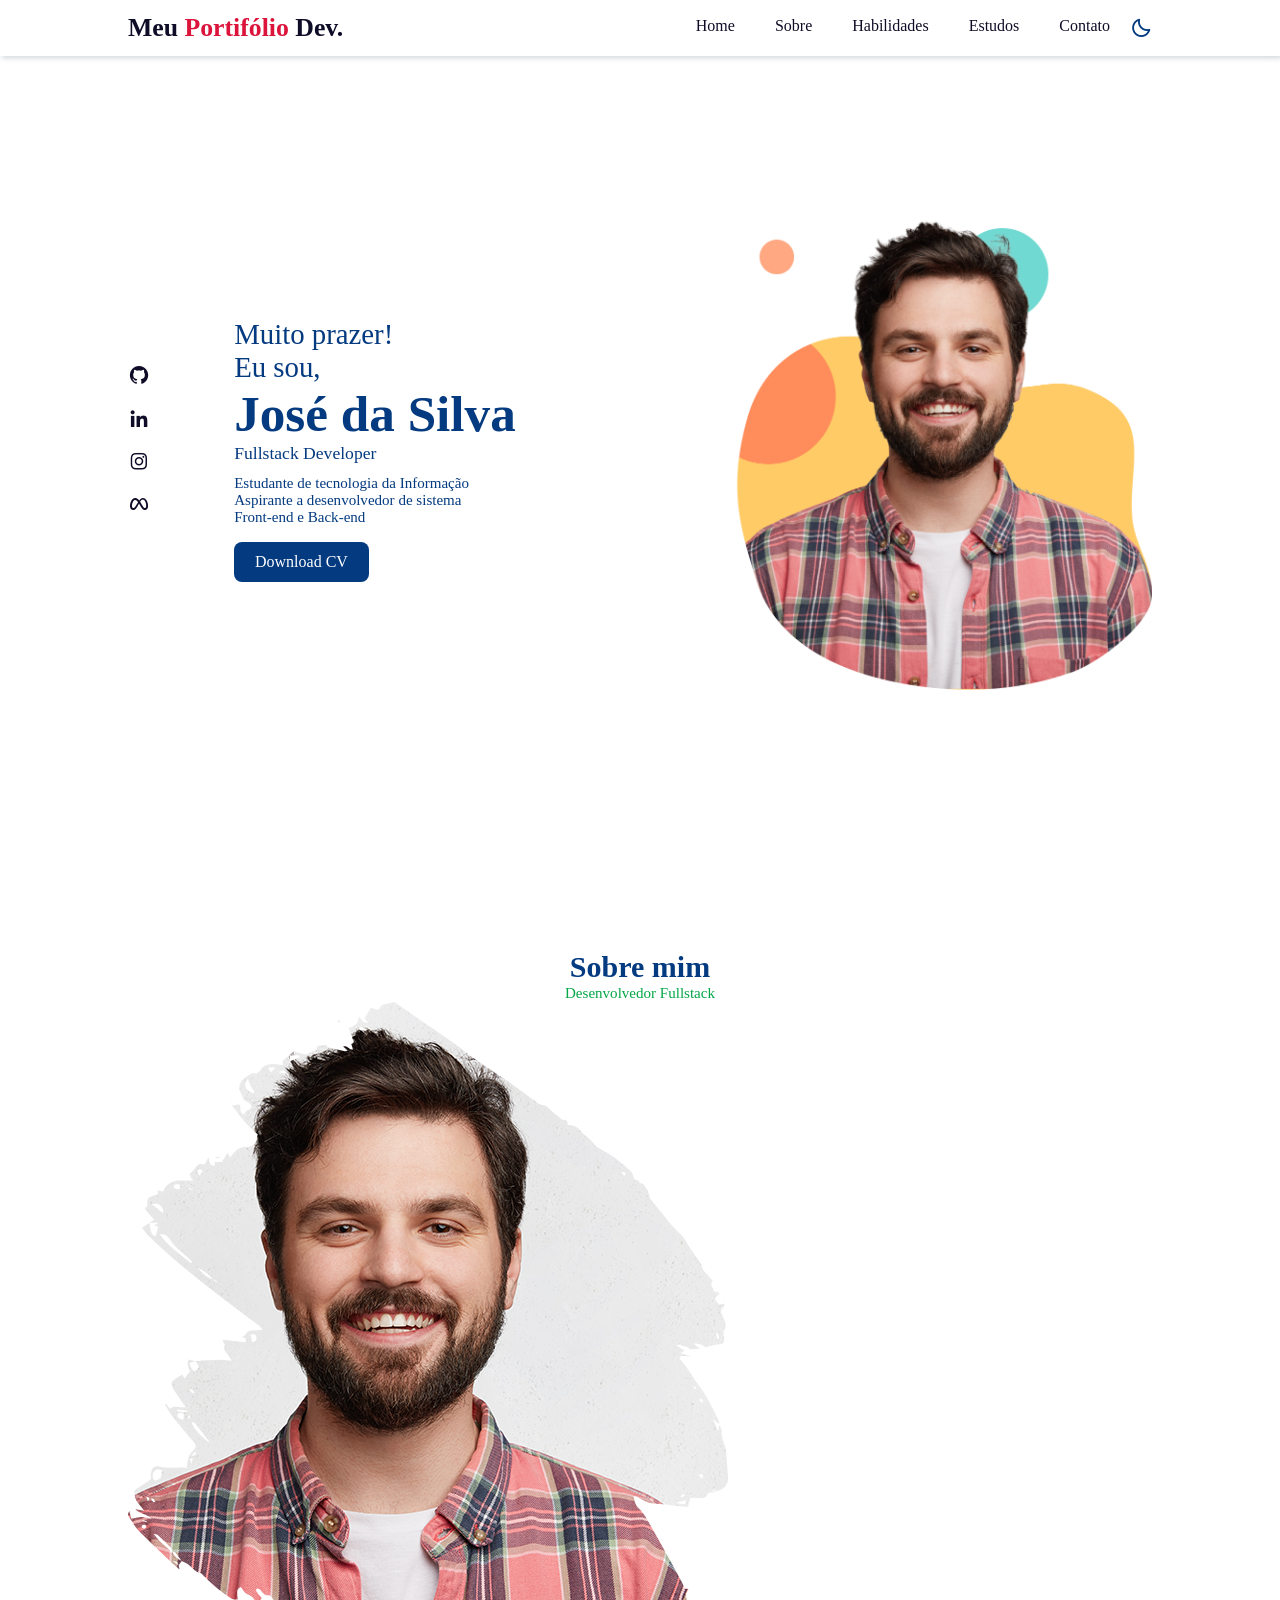
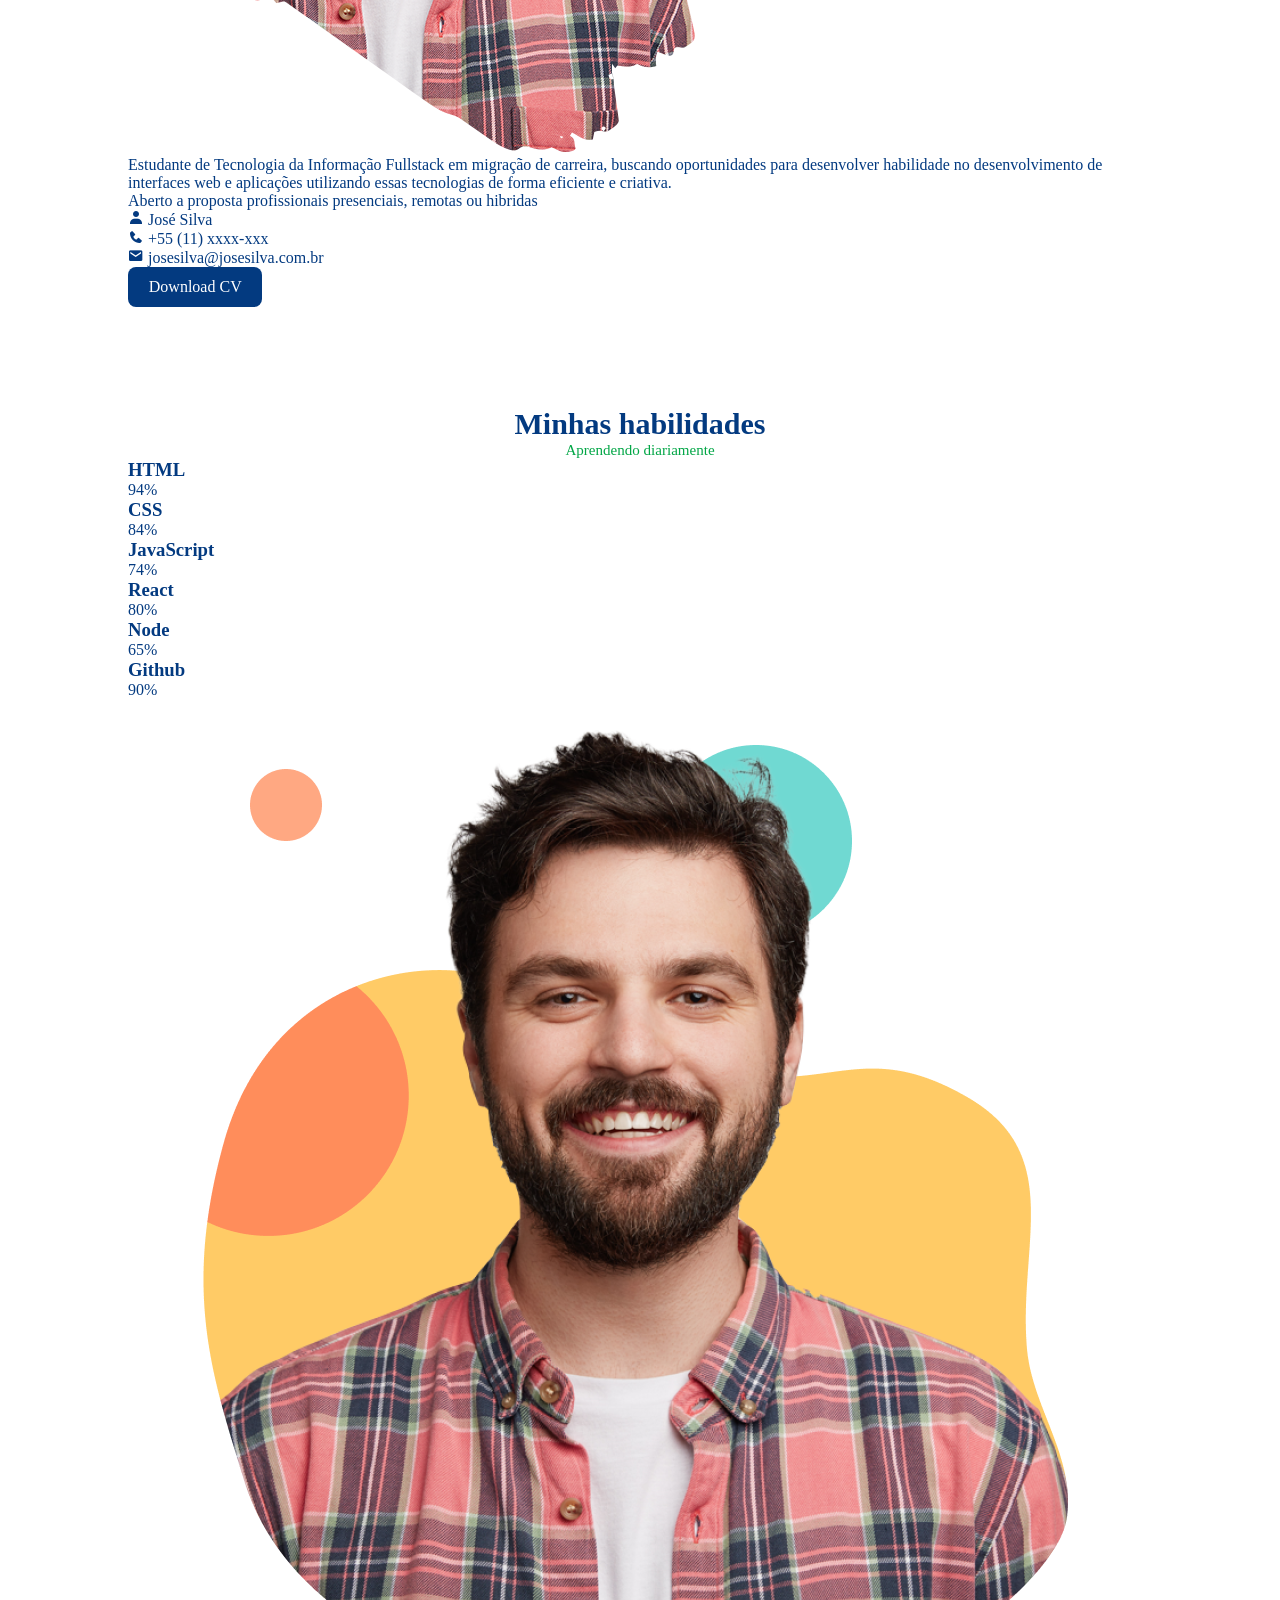
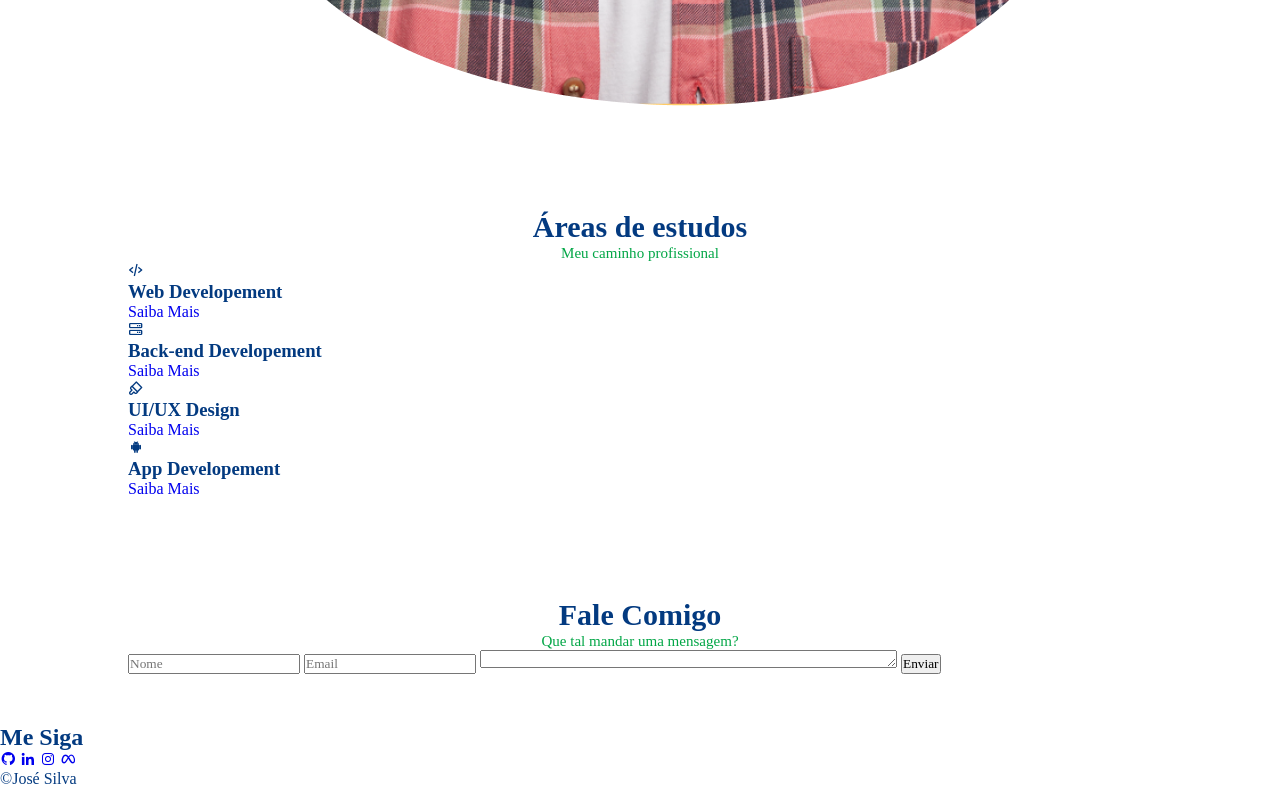
==== 07_proj/index.html @ 0468421f "aula 27-10-2023" ====
<!DOCTYPE html>
<html lang="en">

<head>
    <meta charset="UTF-8">
    <meta name="viewport" content="width=device-width, initial-scale=1.0">
    <link rel="stylesheet" href="./css/style.css">
    <link rel="stylesheet" href="https://cdn.jsdelivr.net/npm/boxicons@latest/css/boxicons.min.css">
    <title>Document</title>
</head>

<body>
    <header>
        <a href="#" class="logo">Meu <span>Portifólio</span> Dev.</a>
        <div class="bx bx-menu" id="menu-icon"></div>
        <ul class="navbar">
            <li>
                <a href="#home">Home</a>
            </li>
            <li>
                <a href="#about">Sobre</a>
            </li>
            <li>
                <a href="#skills">Habilidades</a>
            </li>
            <li>
                <a href="#services">Estudos</a>
            </li>
            <li>
                <a href="#contact">Contato</a>
            </li>
            <div class="bx bx-moon" id="darkmode"></div>
        </ul>
    </header>

    <section class="home" id="home">
        <div class="social">
            <a href="#">
                <i class="bx bxl-github"></i>
            </a>
            <a href="#">
                <i class="bx bxl-linkedin"></i>
            </a>
            <a href="#">
                <i class="bx bxl-instagram"></i>
            </a>
            <a href="#">
                <i class="bx bxl-meta"></i>
            </a>
        </div>
        <div class="home-img">
            <img src="./img/main2.png" slt="Minha foto 02">
        </div>
        <div class="home-text">
            <span>Muito prazer!<br>
                Eu sou, </span>
            <h1>José da Silva</h1>
            <h2>Fullstack Developer</h2>
            <p> Estudante de tecnologia da Informação<br> Aspirante a desenvolvedor de sistema<br> Front-end e Back-end
            </p>
            <a href="#contact" class="btn">Download CV</a>
        </div>
    </section>

    <section class="about" id="about">
        <div class="heading">
            <h2>Sobre mim</h2>
            <span>Desenvolvedor Fullstack</span>
        </div>
        <div class="about-container">
            <div class="about-img">
                <img src="./img/main.png" alt="Minha foto 1">
            </div>
            <div class="about-text">
                <p>Estudante de Tecnologia da Informação Fullstack em migração de carreira, buscando oportunidades para
                    desenvolver habilidade no desenvolvimento de interfaces web e aplicações utilizando essas
                    tecnologias de
                    forma eficiente e criativa.</p>
                <p>Aberto a proposta profissionais presenciais, remotas ou hibridas</p>
                <div class="information">
                    <div class="info-box">
                        <i class="bx bxs-user"></i>
                        <span>José Silva</span>
                    </div>
                    <div class="info-box">
                        <i class="bx bxs-phone"></i>
                        <span>+55 (11) xxxx-xxx</span>
                    </div>
                    <div class="info-box">
                        <i class="bx bxs-envelope"></i>
                        <span>josesilva@josesilva.com.br</span>
                    </div>
                </div>
                <a href="#" class="btn">Download CV</a>
            </div>
        </div>
    </section>

    <section class="skill" id="skills">
        <div class="heading">
            <h2> Minhas habilidades</h2>
            <span>Aprendendo diariamente</span>
        </div>
        <div class="skills-container">
            <div class="bars">
                <div class="bars-box">
                    <h3>HTML</h3>
                    <span>94%</span>
                    <div class="light-bar"></div>
                    <div class="percent-bar html-bar"></div>
                </div>
                <div class="bars-box">
                    <h3>CSS</h3>
                    <span>84%</span>
                    <div class="light-bar"></div>
                    <div class="percent-bar css-bar"></div>
                </div>
                <div class="bars-box">
                    <h3>JavaScript</h3>
                    <span>74%</span>
                    <div class="light-bar"></div>
                    <div class="percent-bar js-bar"></div>
                </div>
                <div class="bars-box">
                    <h3>React</h3>
                    <span>80%</span>
                    <div class="light-bar"></div>
                    <div class="percent-bar react-bar"></div>
                </div>
                <div class="bars-box">
                    <h3>Node</h3>
                    <span>65%</span>
                    <div class="light-bar"></div>
                    <div class="percent-bar node-bar"></div>
                </div>
                <div class="bars-box">
                    <h3>Github</h3>
                    <span>90%</span>
                    <div class="light-bar"></div>
                    <div class="percent-bar git-bar"></div>
                </div>
            </div>
            <div class="skills img">
                <img src="./img/main2.png" alt="Skill">
            </div>
        </div>
    </section>

    <section class="services" id="services">
        <div class="heading">
            <h2>Áreas de estudos</h2>
            <span>Meu caminho profissional</span>
        </div>
        <div class="services-content">
            <div class="services-box">
                <i class="bx bx-code-alt"></i>
                <h3>Web Developement</h3>
                <a href="#">Saiba Mais</a>
            </div>
            <div class="services-box">
                <i class="bx bx-server"></i>
                <h3>Back-end Developement</h3>
                <a href="#">Saiba Mais</a>
            </div>
            <div class="services-box">
                <i class="bx bx-brush"></i>
                <h3>UI/UX Design</h3>
                <a href="#">Saiba Mais</a>
            </div>
            <div class="services-box">
                <i class="bx bxl-android"></i>
                <h3>App Developement</h3>
                <a href="#">Saiba Mais</a>
            </div>
        </div>
    </section>

    <section class="contact" id="contact">
        <div class="heading">
            <h2>Fale Comigo</h2>
            <span> Que tal mandar uma mensagem?</span>
        </div>
        <div class="contact-form">
            <form action="">
                <input type="text" placeholder="Nome">
                <input type="email" name="" id="" placeholder="Email">
                <textarea name="" id="" cols="50" rows="1" placeholder="Escreva sua mensagem aqui...">
                </textarea>

                <input type="button" value="Enviar" class="contact-button">
            </form>
        </div>

    </section>

    <div class="footer">
        <h2>Me Siga</h2>
        <div class="footer-social">
            <a href="#">
                <i class="bx bxl-github"></i>
            </a>
            <a href="#">
                <i class="bx bxl-linkedin"></i>
            </a>
            <a href="#">
                <i class="bx bxl-instagram"></i>
            </a>
            <a href="#">
                <i class="bx bxl-meta"></i>
            </a>
        </div>
    </div>

    <div class="copyright">
        <p>&#169;José Silva</p>
    </div>

    <script src="./js/script.js"></script>
</body>

</html>
---- 07_proj/css/style.css ----
@import url("https://fonts.googleapis.com/css2?family=Poppins:wght@200;300;400;500;600;700&display=swap");

*{
    margin:0;
    padding: 0;
    box-sizing: border-box;
    list-style: none;
    text-decoration: none;
    scroll-behavior: smooth;
    scroll-padding-top: 2rem;
    font-family: 'Popins', "sans-serif";
}
 
:root{
    --main-color:#033a80;
    --bg-color:#fff;
    --text-color:#0f0c27;
    --hover: hsl(260,100%,51%);
    --big-font:3.2rem;
    --medium-font:1.8rem;
    --p-font:0.941rem;
}
section{
    padding: 50px 10%;
}
body.active{
    --text-color:white;
    --bg-color:#0f0c27;
}
body{
    background: var(--bg-color);
    color: var(--main-color)
}

.heading{
    text-align: center;
}
.heading h2{
    font-size: 30px;
}
.heading span{
    font-size: var(--p-font);
    color: rgb(2,166,70)
}
header{
    position: fixed;
    width: 100%;
    top:0;
    right: 0;
    z-index: 1000;
    /* z-index serve para fazer camadas */
    display: flex;
    align-items: center;
    justify-content: space-between;
    background:  var(--bg-color);
    padding: 13px 10%;
    transition: 0.2s;
    box-shadow: -3px -3px 7px #ffffff73, 2px 2px 5px rgba(91,104,121,0.288);
}
header.shadow{
    box-shadow: 0 0 4px rgb(14 55 54 / 15%);
}
.logo{
    font-size: 1.61rem;
    font-weight: 600;
    color: var(--text-color);
}

.logo span{
    font-size: 1.61rem;
    font-weight: 600;
    color:crimson;
}

.navbar{
    display: flex;
}
.navbar a{
    font-size: 1rem;
    padding: 10px 20px;
    color: var(--text-color);
    font-weight: 500;
}
.navbar a:hover{
    color: var(--hover);
}
#menu-icon{
    font-size: 24px;
    background-color: aqua;
    cursor: pointer;
    z-index: 10001;
    display: none;
}
#darkmode{
    font-size: 22px;
    cursor: pointer;
}
.home{
    position: relative;
    width: 100%;
    min-height: 100vh;
    display: grid;
    grid-template-columns: 0.2fr 1fr 1fr;
    align-items: center;
    gap:1rem;
}
.home-img{
    order:3;
}
.home-img img{
    width: 100%;
}
.home-text span{
    font-size: var(--medium-font);
    font-weight: 500;
}
.home-text h1{
    font-size: var(--big-font);
}
.home-text h2{
    font-size: 1.1rem;
    font-weight: 400;
}
.home-text p{
    font-size: var(--p-font);
    font-weight: 400;
    margin: 0.7rem 0 1rem;
}
.social{
    display: flex;
    flex-direction: column;

}
.social a{
    margin-bottom: 1rem;
    font-size: 22px;
    color: var(--text-color)
}
.social a:hover{
    display: inline-block;
    background-color: var(--main-color);
    color: #ffff;
    padding:0.7rem 1.3rem;
    border-radius: 0.5rem;
}
.btn{
    display: inline-block;
    background-color: var(--main-color);
    color: #fff;
    padding: 0.7rem 1.3rem;
    border-radius: 0.5rem;
}
.btn:hover{
    background-color: var(--hover);
}
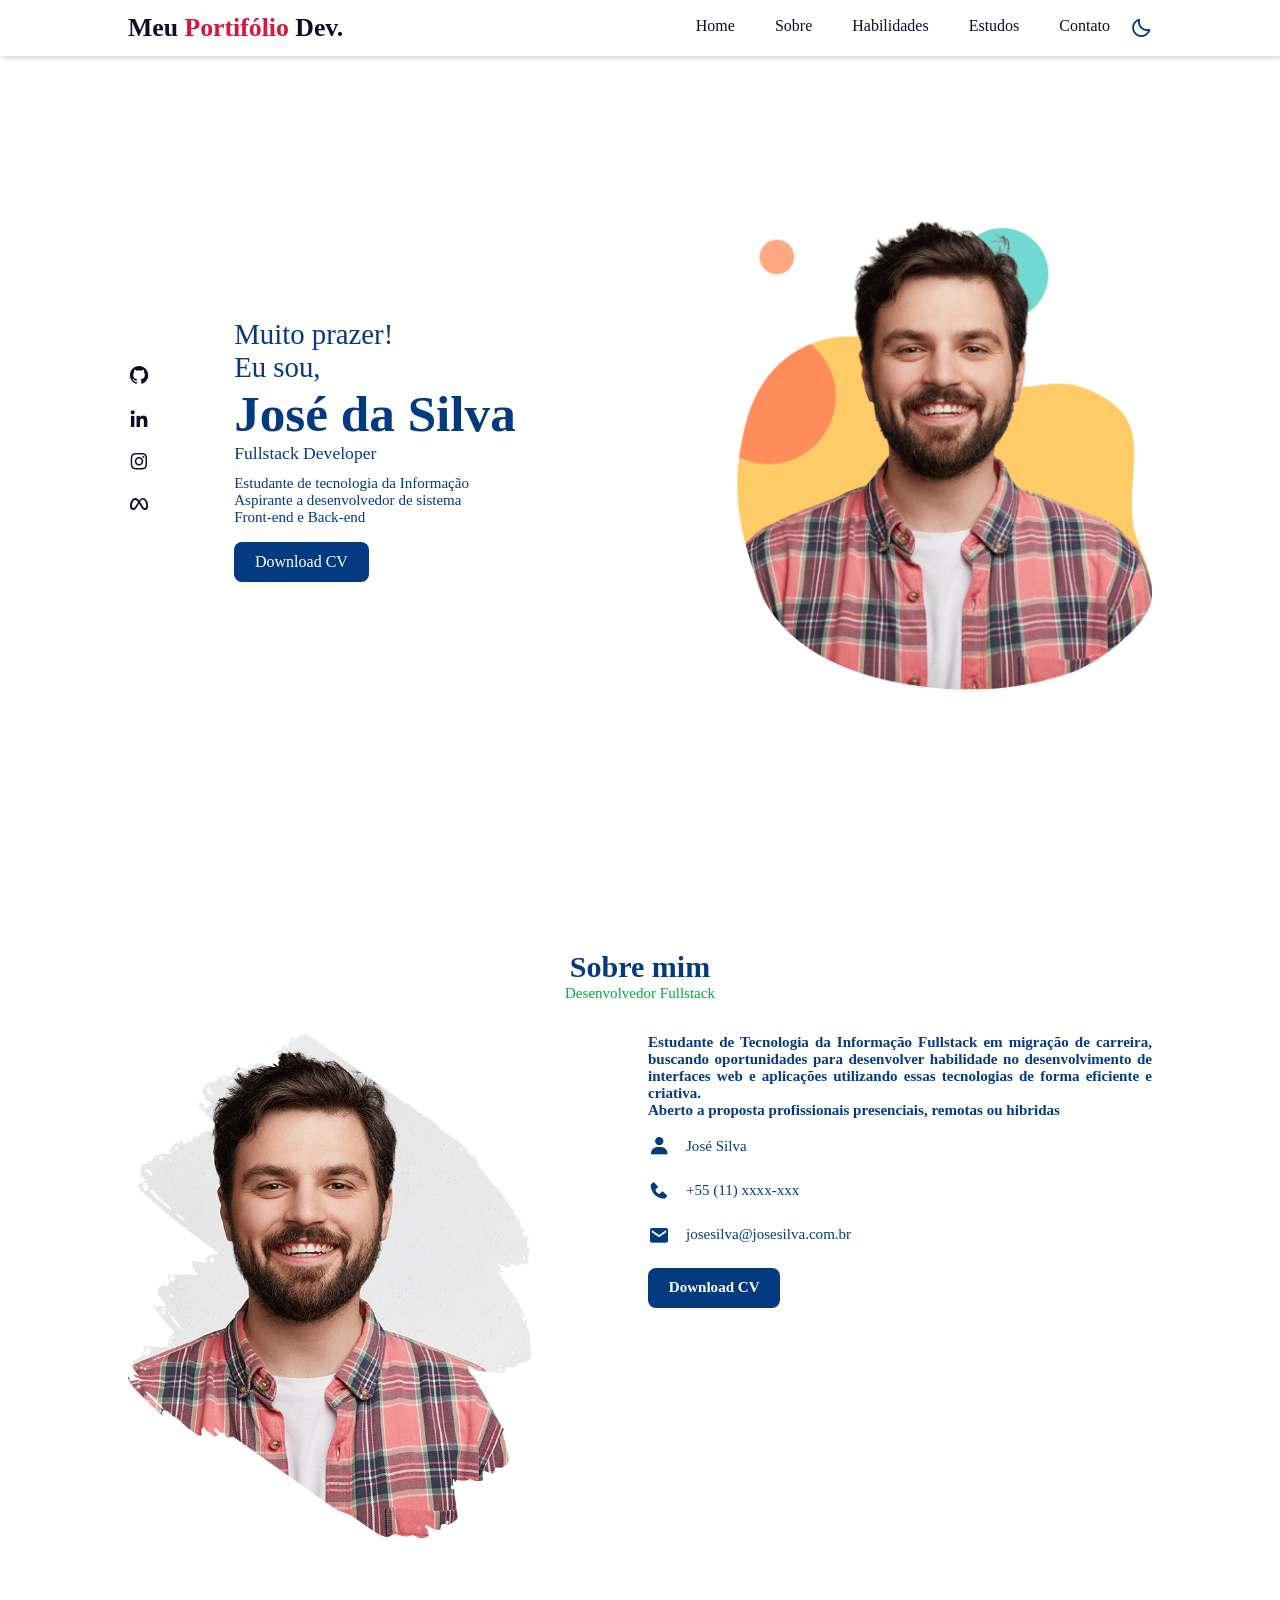
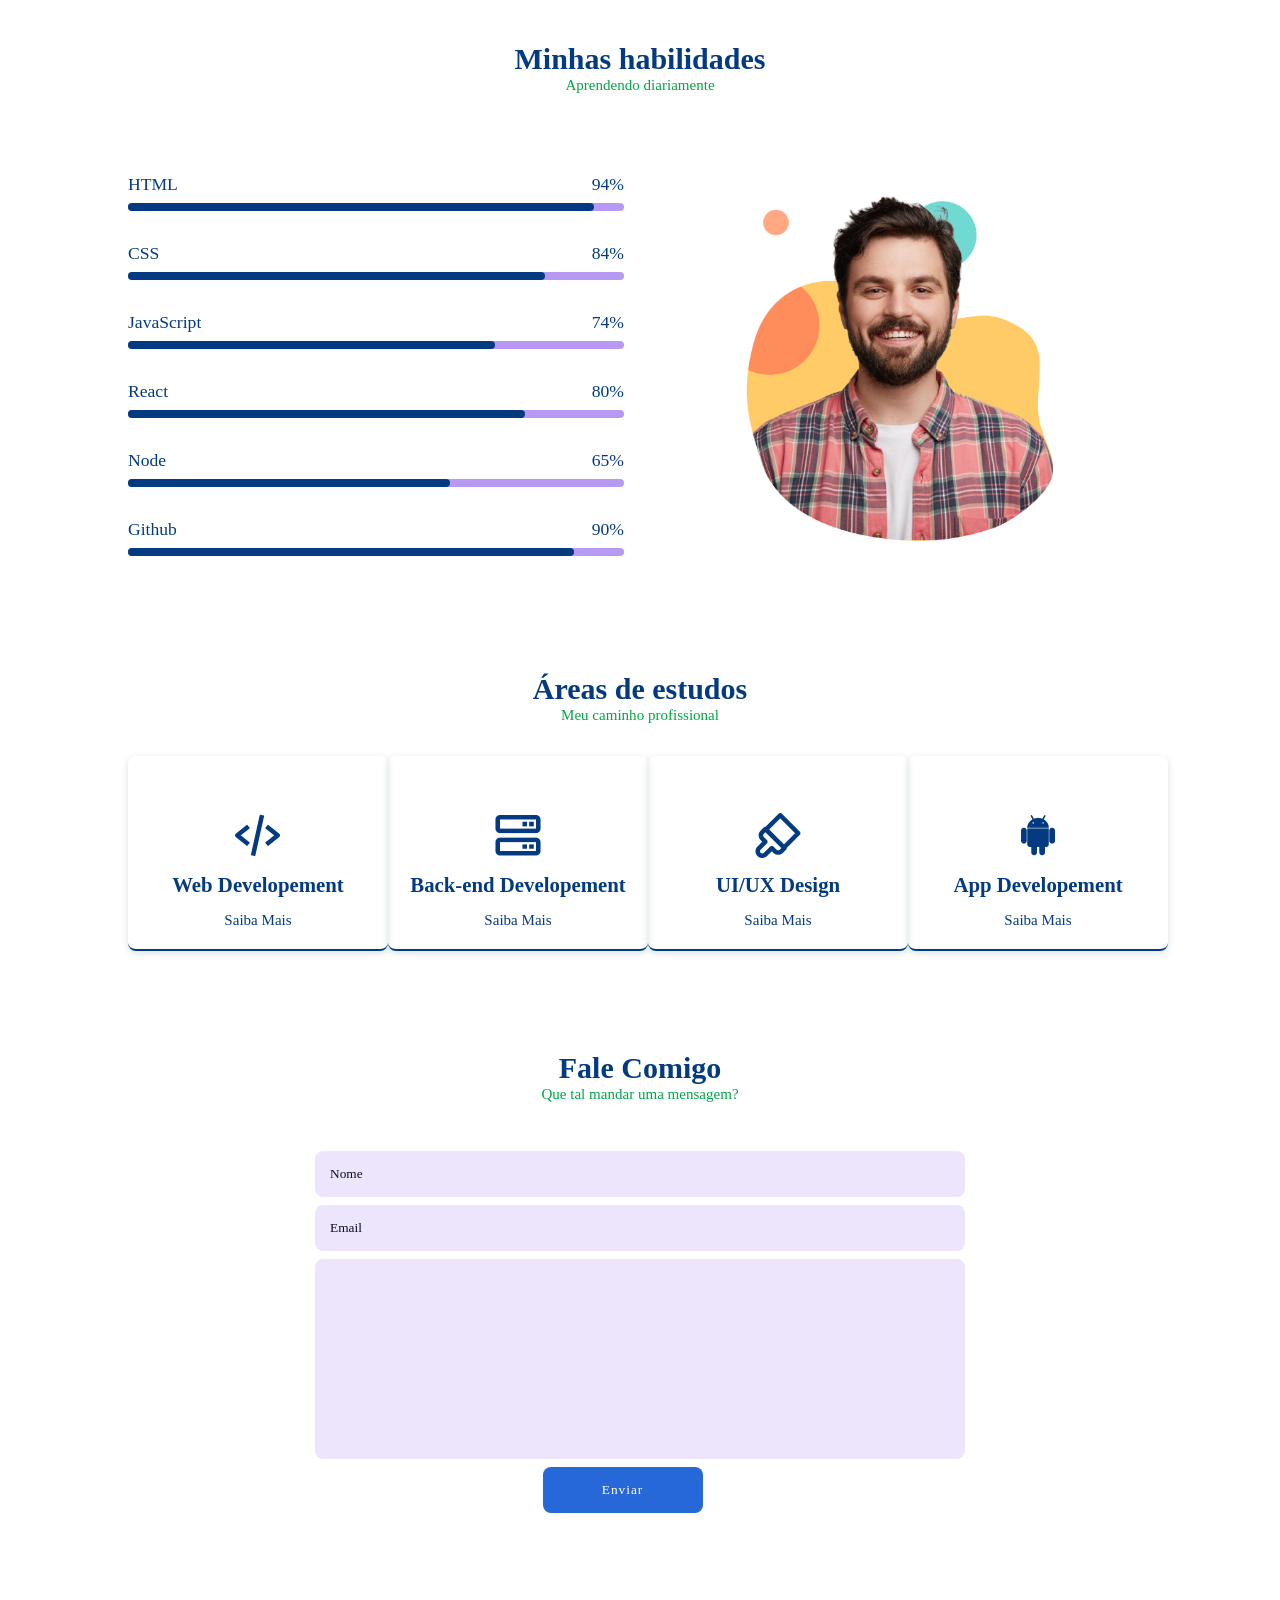
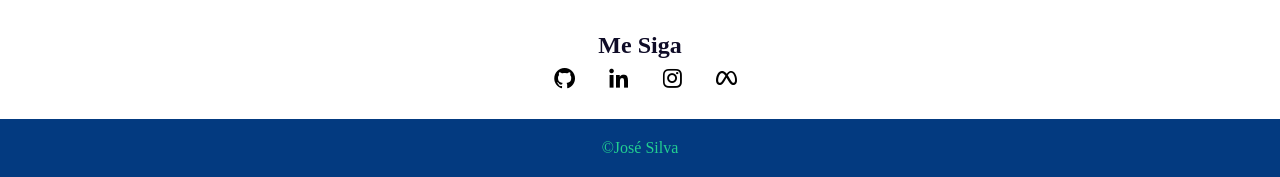
==== commit 498edd4a: "aula 30-10-2023" ====
--- a/07_proj/index.html
+++ b/07_proj/index.html
@@ -140,7 +140,7 @@
                     <div class="percent-bar git-bar"></div>
                 </div>
             </div>
-            <div class="skills img">
+            <div class="skills-img">
                 <img src="./img/main2.png" alt="Skill">
             </div>
         </div>
@@ -184,7 +184,7 @@
             <form action="">
                 <input type="text" placeholder="Nome">
                 <input type="email" name="" id="" placeholder="Email">
-                <textarea name="" id="" cols="50" rows="1" placeholder="Escreva sua mensagem aqui...">
+                <textarea name="" id="" cols="30" rows="1" placeholder="Escreva sua mensagem aqui...">
                 </textarea>
 
                 <input type="button" value="Enviar" class="contact-button">
--- a/07_proj/css/style.css
+++ b/07_proj/css/style.css
@@ -1,7 +1,7 @@
 @import url("https://fonts.googleapis.com/css2?family=Poppins:wght@200;300;400;500;600;700&display=swap");
 
-*{
-    margin:0;
+* {
+    margin: 0;
     padding: 0;
     box-sizing: border-box;
     list-style: none;
@@ -10,146 +10,538 @@
     scroll-padding-top: 2rem;
     font-family: 'Popins', "sans-serif";
 }
- 
-:root{
-    --main-color:#033a80;
-    --bg-color:#fff;
-    --text-color:#0f0c27;
-    --hover: hsl(260,100%,51%);
-    --big-font:3.2rem;
-    --medium-font:1.8rem;
-    --p-font:0.941rem;
-}
-section{
+
+:root {
+    --main-color: #033a80;
+    --bg-color: #fff;
+    --text-color: #0f0c27;
+    --hover: hsl(260, 100%, 51%);
+    --big-font: 3.2rem;
+    --medium-font: 1.8rem;
+    --p-font: 0.941rem;
+}
+
+section {
     padding: 50px 10%;
 }
-body.active{
-    --text-color:white;
-    --bg-color:#0f0c27;
-}
-body{
+
+body.active {
+    --text-color: white;
+    --bg-color: #0f0c27;
+}
+
+body {
     background: var(--bg-color);
     color: var(--main-color)
 }
 
-.heading{
+.heading {
     text-align: center;
 }
-.heading h2{
+
+.heading h2 {
     font-size: 30px;
 }
-.heading span{
+
+.heading span {
     font-size: var(--p-font);
-    color: rgb(2,166,70)
-}
-header{
+    color: rgb(2, 166, 70)
+}
+
+header {
     position: fixed;
     width: 100%;
-    top:0;
+    top: 0;
     right: 0;
     z-index: 1000;
     /* z-index serve para fazer camadas */
     display: flex;
     align-items: center;
     justify-content: space-between;
-    background:  var(--bg-color);
+    background: var(--bg-color);
     padding: 13px 10%;
     transition: 0.2s;
-    box-shadow: -3px -3px 7px #ffffff73, 2px 2px 5px rgba(91,104,121,0.288);
-}
-header.shadow{
+    box-shadow: -3px -3px 7px #ffffff73, 2px 2px 5px rgba(91, 104, 121, 0.288);
+}
+
+header.shadow {
     box-shadow: 0 0 4px rgb(14 55 54 / 15%);
 }
-.logo{
+
+.logo {
     font-size: 1.61rem;
     font-weight: 600;
     color: var(--text-color);
 }
 
-.logo span{
+.logo span {
     font-size: 1.61rem;
     font-weight: 600;
-    color:crimson;
-}
-
-.navbar{
-    display: flex;
-}
-.navbar a{
+    color: crimson;
+}
+
+.navbar {
+    display: flex;
+}
+
+.navbar a {
     font-size: 1rem;
     padding: 10px 20px;
     color: var(--text-color);
     font-weight: 500;
 }
-.navbar a:hover{
+
+.navbar a:hover {
     color: var(--hover);
 }
-#menu-icon{
+
+#menu-icon {
     font-size: 24px;
     background-color: aqua;
     cursor: pointer;
     z-index: 10001;
     display: none;
 }
-#darkmode{
+
+#darkmode {
     font-size: 22px;
     cursor: pointer;
 }
-.home{
+
+.home {
     position: relative;
     width: 100%;
     min-height: 100vh;
     display: grid;
     grid-template-columns: 0.2fr 1fr 1fr;
     align-items: center;
-    gap:1rem;
-}
-.home-img{
-    order:3;
-}
-.home-img img{
+    gap: 1rem;
+}
+
+.home-img {
+    order: 3;
+}
+
+.home-img img {
     width: 100%;
 }
-.home-text span{
+
+.home-text span {
     font-size: var(--medium-font);
     font-weight: 500;
 }
-.home-text h1{
+
+.home-text h1 {
     font-size: var(--big-font);
 }
-.home-text h2{
+
+.home-text h2 {
     font-size: 1.1rem;
     font-weight: 400;
 }
-.home-text p{
+
+.home-text p {
     font-size: var(--p-font);
     font-weight: 400;
     margin: 0.7rem 0 1rem;
 }
-.social{
+
+.social {
     display: flex;
     flex-direction: column;
 
 }
-.social a{
+
+.social a {
     margin-bottom: 1rem;
     font-size: 22px;
     color: var(--text-color)
 }
-.social a:hover{
+
+.social a:hover {
     display: inline-block;
     background-color: var(--main-color);
     color: #ffff;
-    padding:0.7rem 1.3rem;
-    border-radius: 0.5rem;
-}
-.btn{
+    padding: 0.7rem 1.3rem;
+    border-radius: 0.5rem;
+}
+
+.btn {
     display: inline-block;
     background-color: var(--main-color);
     color: #fff;
     padding: 0.7rem 1.3rem;
     border-radius: 0.5rem;
 }
-.btn:hover{
+
+.btn:hover {
     background-color: var(--hover);
+}
+
+.about-container {
+    display: grid;
+    grid-template-columns: repeat(2, 1fr);
+    gap: 1rem;
+    margin-top: 2rem;
+}
+
+.about-img img {
+    width: 80%;
+    border-radius: 0.5rem;
+}
+
+.about-text {
+    font-size: var(--p-font);
+    font-weight: 800;
+    text-align: justify;
+}
+
+.information {
+    margin: 1rem 0 1.4rem;
+
+}
+
+.information .info-box {
+    display: flex;
+    align-items: center;
+    margin-bottom: 1.4rem;
+}
+
+.information .info-box .bx {
+
+    font-size: 22px;
+
+}
+
+.information .info-box span {
+    font-weight: 400;
+    margin-left: 1rem;
+
+}
+
+.skills-container {
+    display: grid;
+    grid-template-columns: repeat(2, 1fr);
+    align-items: center;
+    gap: 2rem;
+    margin-top: 4rem;
+}
+
+.skills-img img {
+    width: 80%;
+    padding-left: 4rem;
+    object-position: center;
+}
+
+.bars-box {
+    position: relative;
+    display: flex;
+    justify-content: space-between;
+    align-items: center;
+    padding: 1rem 0;
+    margin-bottom: 1rem;
+}
+
+.bars-box h3 {
+    font-size: 1.1rem;
+    font-weight: 500;
+}
+
+.bars-box span {
+    font-size: 1.1rem;
+    font-weight: 500;
+}
+
+.light-bar {
+    position: absolute;
+    bottom: 0;
+    left: 0;
+    width: 100%;
+    height: 0.5rem;
+    background: hsla(260, 100%, 44%, 0.4);
+    border-radius: 0.5rem;
+}
+
+.percent-bar {
+    position: absolute;
+    bottom: 0;
+    left: 0;
+    height: 0.5rem;
+    background: var(--main-color);
+    border-radius: 0.5rem;
+}
+
+.html-bar {
+    width: 94%;
+}
+
+.css-bar {
+    width: 84%;
+}
+
+.js-bar {
+    width: 74%;
+}
+
+.react-bar {
+    width: 80%;
+}
+
+.node-bar {
+    width: 65%;
+}
+
+.git-bar {
+    width: 90%;
+}
+
+.services-content {
+    display: grid;
+    grid-template-columns: repeat(auto-fit, minmax(200px, auto));
+    justify-content: center;
+    gap: 1rem;
+    margin-top: 2rem;
+}
+
+.services-box {
+    padding: 20px;
+    width: 260px;
+    display: flex;
+    flex-direction: column;
+    align-items: center;
+    text-align: center;
+    border-radius: 0.5rem;
+    border-bottom: 2px solid var(--main-color);
+    box-shadow: 0 2px 7px rgb(14 55 54 / 15%);
+}
+
+.services-box:hover {
+    background-color: #02225a;
+    color: white;
+
+}
+
+.services-box h3 {
+    font-size: 1.3rem;
+    font-weight: 600;
+    margin: 0.7rem 0 0.4rem;
+}
+
+.services-box .bx {
+    padding-top: 2rem;
+    font-size: 54px;
+    color: var(--main-color);
+}
+
+.services-box:hover .bx {
+    color: #22cf91;
+}
+
+.services-box a {
+    font-weight: 500;
+    font-size: var(--p-font);
+    color: var(--main-color);
+    margin-top: 0.5rem;
+}
+
+.services-box:hover a {
+    color: #22cf91;
+}
+
+.contact-form {
+    display: grid;
+    place-items: center;
+    margin-top: 2rem;
+    padding: 1rem;
+
+}
+
+.contact-form form {
+    display: flex;
+    flex-direction: column;
+    width: 650px;
+}
+
+form input,
+textarea {
+    padding: 15px;
+    border-radius: 0.5rem;
+    width: 100%;
+    border: none;
+    outline: none;
+    background: hsla(260, 100%, 44%, 0.1);
+    color: var(--text-color);
+    margin-bottom: 0.5rem;
+}
+
+form input::placeholder,
+textarea::placeholder {
+    color: var(--text-color);
+}
+
+form textarea {
+    resize: none;
+    height: 200px;
+}
+
+.contact-button {
+    width: 160px;
+    cursor: pointer;
+    background: #2768d9;
+    color: white;
+    justify-content: center;
+    letter-spacing: 1px;
+    margin-left: 35%;
+}
+
+.contact-button::hover {
+    background-color: var(--hover);
+}
+
+.footer {
+    display: grid;
+    place-items: center;
+    padding: 20px;
+}
+
+.footer h2 {
+    font-size: 1.5rem;
+    margin-top: 1.6rem;
+    color: var(--text-color);
+}
+
+.footer-social a i {
+    font-size: 25px;
+    margin-left: 10px;
+    text-align: center;
+    line-height: 40px;
+    background-color: white;
+    border-radius: 50%;
+    width: 40px;
+    height: 40px;
+    color: black;
+}
+
+.copyright {
+    background-color: #22cf91;
+    padding: 20px;
+    background-color: var(--main-color);
+    text-align: center;
+}
+
+.copyright p {
+    color: #22cf91;
+}
+
+@media (max-width:991px) {
+    header {
+        padding: 18px 4%;
+    }
+
+    .section {
+        padding: 50px 4%;
+    }
+
+}
+
+@media (max-width:881px) {
+    :root {
+        --big-font: 2.7rem;
+        --medium-font: 1.4rem;
+    }
+
+}
+
+@media (max-width:768px) {
+    :root {
+        --big-font: 2.4rem;
+        --medium-font: 1.2rem;
+    }
+
+    .contact-form form {
+        width: 550px;
+    }
+
+}
+
+@media (max-width:656px) {
+    #menu-icon {
+        display: initial;
+    }
+
+    header .navbar {
+        position: absolute;
+        top: -500px;
+        left: 0;
+        right: 0;
+        display: flex;
+        flex-direction: column;
+        background: var(--bg-color);
+        box-shadow: 0 4px 4px rgb(0 0 0 / 10%);
+        transition: 0.2 ease;
+        text-align: center;
+    }
+
+    .navbar .active {
+        top: 100%;
+    }
+
+    .navbar a {
+        padding: 1.5rem;
+        display: block;
+        background: var(--bg-color);
+    }
+    #darkmode{
+        position:absolute;
+        top:1.4rem;
+        right: 2rem;
+    }
+    .home-img{
+        order: initial;
+    }
+    .about-container{
+        grid-template-columns: 1fr;
+    }
+    .about-img{
+        display: flex;
+        justify-content: center;
+    }
+    .skills-container {
+        grid-template-columns: 1fr;
+       
+    }
+    .skills-img img{
+        padding-left: 0;
+    }
+    .skills-img{
+        padding-top: 2rem;
+        display: flex;
+        justify-content: center;
+    }
+    .contact-form form {
+        width: 450px;
+    }
+}
+
+@media (max-width:370px) {
+    .home{
+        display: flex;
+        flex-direction: column;
+    }
+    .social{
+        display: flex;
+        flex-direction: row;
+        margin-top: 3rem;
+    }
+    
+    .skills-container {
+        display: flex;
+        flex-direction: column-reverse;
+    }   
+    .contact-form form {
+        width: 250px;
+    }
+    .contact-button{
+        margin-left: 15%;
+    }
 }
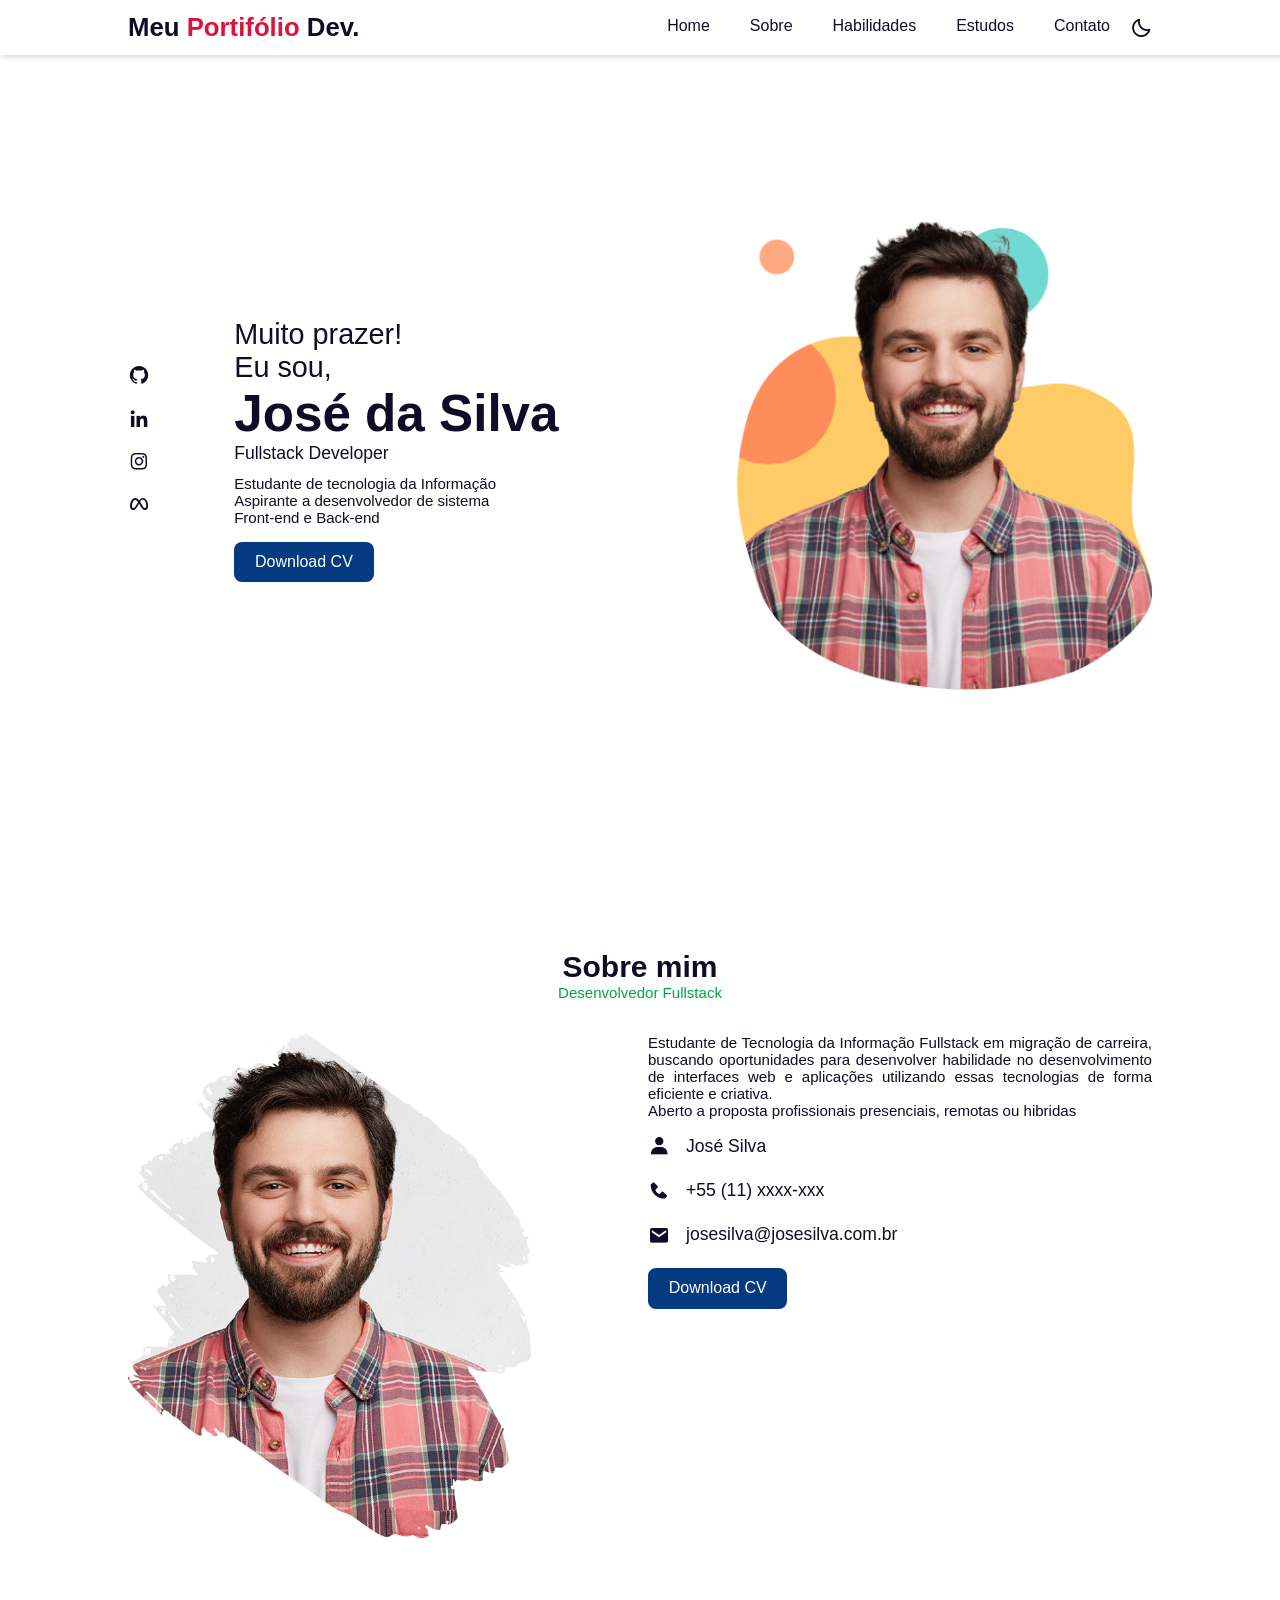
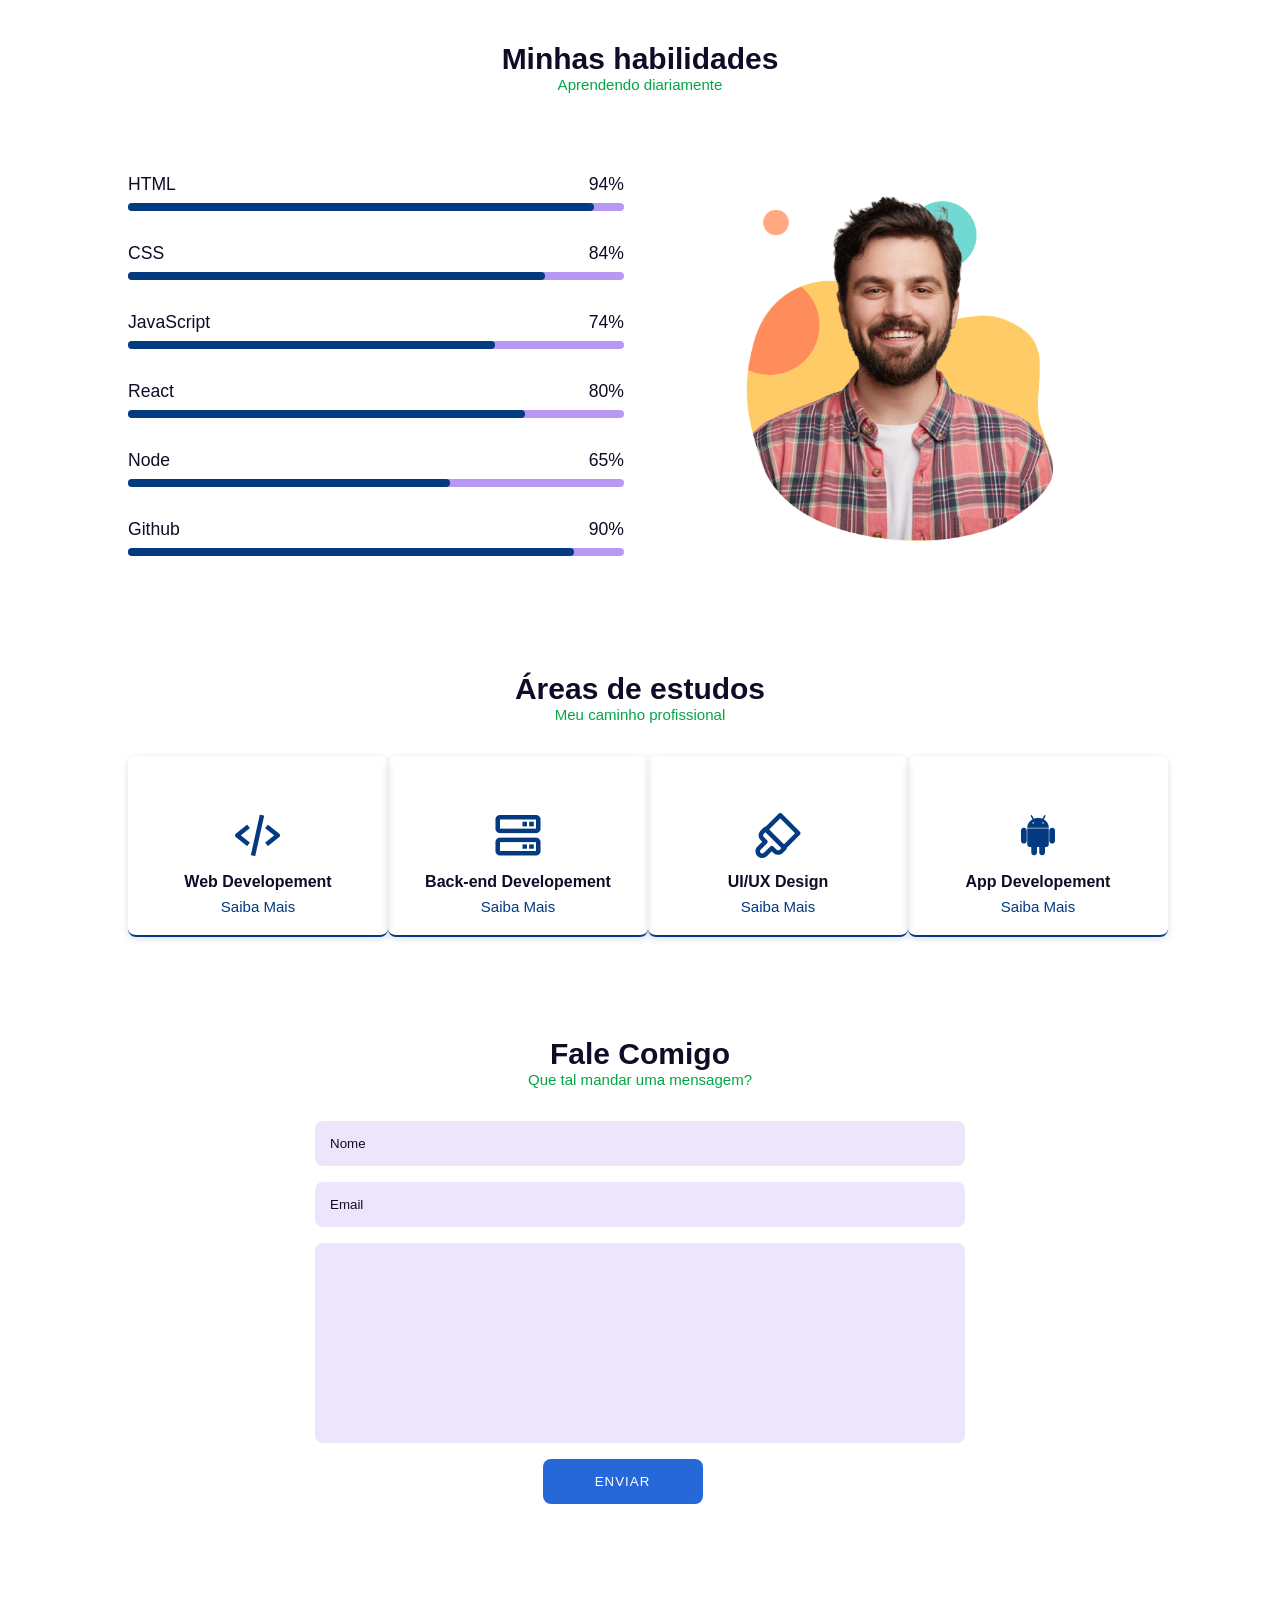
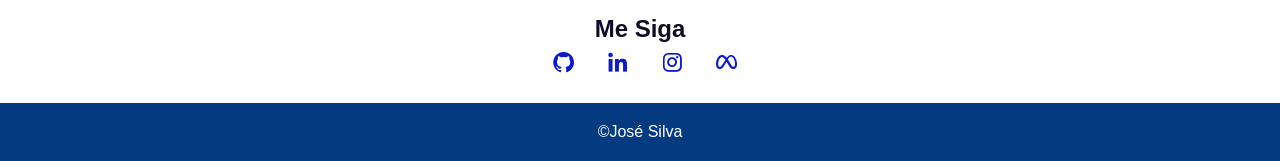
==== commit 8aa151ba: "aula 01-11-2023" ====
--- a/07_proj/index.html
+++ b/07_proj/index.html
@@ -6,7 +6,7 @@
     <meta name="viewport" content="width=device-width, initial-scale=1.0">
     <link rel="stylesheet" href="./css/style.css">
     <link rel="stylesheet" href="https://cdn.jsdelivr.net/npm/boxicons@latest/css/boxicons.min.css">
-    <title>Document</title>
+    <title>José Silva - Portifólio</title>
 </head>
 
 <body>
@@ -214,8 +214,6 @@
     <div class="copyright">
         <p>&#169;José Silva</p>
     </div>
-
     <script src="./js/script.js"></script>
 </body>
-
 </html>
--- a/07_proj/css/style.css
+++ b/07_proj/css/style.css
@@ -1,6 +1,6 @@
 @import url("https://fonts.googleapis.com/css2?family=Poppins:wght@200;300;400;500;600;700&display=swap");
-
-* {
+ 
+*{
     margin: 0;
     padding: 0;
     box-sizing: border-box;
@@ -8,10 +8,10 @@
     text-decoration: none;
     scroll-behavior: smooth;
     scroll-padding-top: 2rem;
-    font-family: 'Popins', "sans-serif";
-}
-
-:root {
+    font-family: "Poppins", sans-serif;
+}
+ 
+:root{
     --main-color: #033a80;
     --bg-color: #fff;
     --text-color: #0f0c27;
@@ -20,95 +20,92 @@
     --medium-font: 1.8rem;
     --p-font: 0.941rem;
 }
-
+ 
 section {
     padding: 50px 10%;
 }
-
-body.active {
-    --text-color: white;
-    --bg-color: #0f0c27;
-}
-
-body {
+ 
+body.active{
+    --text-color: #fff;
+    --bg-color:#0f0c27;
+}
+body{
     background: var(--bg-color);
-    color: var(--main-color)
-}
-
-.heading {
+    color: var(--text-color);
+}
+ 
+*::selection{
+    color: var(--bg-color);
+    background-color: var(--main-color);
+}
+ 
+.heading{
+   
     text-align: center;
 }
-
-.heading h2 {
+.heading h2{
     font-size: 30px;
 }
-
-.heading span {
+.heading span{
     font-size: var(--p-font);
-    color: rgb(2, 166, 70)
-}
-
+    color: rgb(2, 166,70)
+}
+ 
 header {
     position: fixed;
     width: 100%;
-    top: 0;
+    top:0;
     right: 0;
     z-index: 1000;
-    /* z-index serve para fazer camadas */
     display: flex;
     align-items: center;
     justify-content: space-between;
     background: var(--bg-color);
     padding: 13px 10%;
     transition: 0.2s;
-    box-shadow: -3px -3px 7px #ffffff73, 2px 2px 5px rgba(91, 104, 121, 0.288);
-}
-
-header.shadow {
+    box-shadow:  -3px -3px 7px #ffffff73, 2px 2px 5px rgba(91, 104, 121, 0.288);
+}
+ 
+header.shadow{
     box-shadow: 0 0 4px rgb(14 55 54 / 15%);
 }
-
-.logo {
+ 
+.logo{
     font-size: 1.61rem;
     font-weight: 600;
     color: var(--text-color);
 }
-
-.logo span {
+.logo span{
     font-size: 1.61rem;
     font-weight: 600;
     color: crimson;
 }
-
-.navbar {
-    display: flex;
-}
-
-.navbar a {
+ 
+.navbar{
+    display: flex;
+}
+.navbar a{
     font-size: 1rem;
     padding: 10px 20px;
     color: var(--text-color);
     font-weight: 500;
 }
-
-.navbar a:hover {
+.navbar a:hover{
     color: var(--hover);
 }
-
-#menu-icon {
+#menu-icon{
     font-size: 24px;
-    background-color: aqua;
     cursor: pointer;
     z-index: 10001;
     display: none;
 }
-
-#darkmode {
+ 
+#darkmode{
     font-size: 22px;
-    cursor: pointer;
-}
-
-.home {
+    cursor:pointer;
+}
+ 
+.home{
     position: relative;
     width: 100%;
     min-height: 100vh;
@@ -117,123 +114,110 @@
     align-items: center;
     gap: 1rem;
 }
-
-.home-img {
+.home-img{  
     order: 3;
 }
-
-.home-img img {
+ 
+.home-img img{
     width: 100%;
 }
-
-.home-text span {
+ 
+.home-text span{
     font-size: var(--medium-font);
     font-weight: 500;
 }
-
-.home-text h1 {
+.home-text h1{
     font-size: var(--big-font);
 }
-
-.home-text h2 {
+.home-text h2{
     font-size: 1.1rem;
     font-weight: 400;
 }
-
-.home-text p {
+.home-text p{
     font-size: var(--p-font);
     font-weight: 400;
     margin: 0.7rem 0 1rem;
 }
-
-.social {
+ 
+.social{
     display: flex;
     flex-direction: column;
-
-}
-
-.social a {
+}
+.social a{
     margin-bottom: 1rem;
     font-size: 22px;
     color: var(--text-color)
 }
-
-.social a:hover {
-    display: inline-block;
-    background-color: var(--main-color);
-    color: #ffff;
-    padding: 0.7rem 1.3rem;
-    border-radius: 0.5rem;
-}
-
-.btn {
+.social a:hover{
     display: inline-block;
     background-color: var(--main-color);
     color: #fff;
     padding: 0.7rem 1.3rem;
     border-radius: 0.5rem;
 }
-
-.btn:hover {
+ 
+.btn{
+    display: inline-block;
+    background-color: var(--main-color);
+    color: #fff;
+    padding: 0.7rem 1.3rem;
+    border-radius: 0.5rem;
+}
+.btn:hover{
     background-color: var(--hover);
 }
-
-.about-container {
+ 
+.about-container{
     display: grid;
     grid-template-columns: repeat(2, 1fr);
     gap: 1rem;
     margin-top: 2rem;
 }
-
-.about-img img {
+ 
+.about-img img{
     width: 80%;
     border-radius: 0.5rem;
 }
-
-.about-text {
+ 
+.about-text p {
     font-size: var(--p-font);
-    font-weight: 800;
+    font-weight: 400;
     text-align: justify;
 }
-
-.information {
+ 
+.information{
     margin: 1rem 0 1.4rem;
-
-}
-
+}
+ 
 .information .info-box {
     display: flex;
     align-items: center;
     margin-bottom: 1.4rem;
 }
-
-.information .info-box .bx {
-
+.information .info-box .bx{
     font-size: 22px;
-
-}
-
-.information .info-box span {
+}
+ 
+.information .info-box span{
     font-weight: 400;
     margin-left: 1rem;
-
-}
-
+}
+ 
 .skills-container {
+   
     display: grid;
     grid-template-columns: repeat(2, 1fr);
     align-items: center;
     gap: 2rem;
     margin-top: 4rem;
 }
-
-.skills-img img {
+.skills-img img{
     width: 80%;
     padding-left: 4rem;
     object-position: center;
 }
-
-.bars-box {
+ 
+.bars-box{
     position: relative;
     display: flex;
     justify-content: space-between;
@@ -241,18 +225,12 @@
     padding: 1rem 0;
     margin-bottom: 1rem;
 }
-
-.bars-box h3 {
-    font-size: 1.1rem;
-    font-weight: 500;
-}
-
-.bars-box span {
-    font-size: 1.1rem;
-    font-weight: 500;
-}
-
-.light-bar {
+.bars-box h3, span{
+   font-size: 1.1rem;
+   font-weight: 500;
+}
+ 
+.light-bar{
     position: absolute;
     bottom: 0;
     left: 0;
@@ -261,8 +239,8 @@
     background: hsla(260, 100%, 44%, 0.4);
     border-radius: 0.5rem;
 }
-
-.percent-bar {
+ 
+.percent-bar{
     position: absolute;
     bottom: 0;
     left: 0;
@@ -270,40 +248,34 @@
     background: var(--main-color);
     border-radius: 0.5rem;
 }
-
-.html-bar {
+ 
+.html-bar{
     width: 94%;
 }
-
-.css-bar {
+.css-bar{
     width: 84%;
 }
-
-.js-bar {
+.js-bar{
     width: 74%;
 }
-
-.react-bar {
+.react-bar{
     width: 80%;
 }
-
-.node-bar {
+.node-bar{
     width: 65%;
 }
-
-.git-bar {
+.git-bar{
     width: 90%;
 }
-
+ 
 .services-content {
-    display: grid;
-    grid-template-columns: repeat(auto-fit, minmax(200px, auto));
-    justify-content: center;
-    gap: 1rem;
-    margin-top: 2rem;
-}
-
-.services-box {
+   display: grid;
+   grid-template-columns: repeat(auto-fit, minmax(200px, auto));
+   justify-content: center;
+   gap: 1rem;
+   margin-top: 2rem;
+}
+.services-box{
     padding: 20px;
     width: 260px;
     display: flex;
@@ -311,127 +283,121 @@
     align-items: center;
     text-align: center;
     border-radius: 0.5rem;
-    border-bottom: 2px solid var(--main-color);
-    box-shadow: 0 2px 7px rgb(14 55 54 / 15%);
-}
-
-.services-box:hover {
+    border-bottom: 2px solid var(--main-color) ;
+    box-shadow: 0 2px 7px rgb(14 55 54 /15%);
+}
+ 
+.services-box:hover{
     background-color: #02225a;
-    color: white;
-
-}
-
-.services-box h3 {
-    font-size: 1.3rem;
+   
+}
+ 
+.services-box h3{
+    font-size: 1rem;
     font-weight: 600;
-    margin: 0.7rem 0 0.4rem;
-}
-
-.services-box .bx {
+    margin: 0.7rem 0 0.4rem ;
+}
+.services-box:hover h3{
+    color: #fff
+}
+.services-box .bx{
     padding-top: 2rem;
     font-size: 54px;
-    color: var(--main-color);
-}
-
-.services-box:hover .bx {
+    color:var(--main-color)
+}
+.services-box:hover .bx{
     color: #22cf91;
 }
-
-.services-box a {
+.services-box a{
     font-weight: 500;
     font-size: var(--p-font);
-    color: var(--main-color);
-    margin-top: 0.5rem;
-}
-
-.services-box:hover a {
-    color: #22cf91;
-}
-
-.contact-form {
+    color:var(--main-color)
+}
+.services-box:hover a{
+    color: #8b8a8f;
+}
+ 
+.contact-form{
     display: grid;
     place-items: center;
-    margin-top: 2rem;
-    padding: 1rem;
-
-}
-
-.contact-form form {
+    margin-top: 2rem;  
+}
+.contact-form form{
     display: flex;
     flex-direction: column;
     width: 650px;
 }
-
-form input,
-textarea {
+ 
+form input, textarea{
     padding: 15px;
     border-radius: 0.5rem;
     width: 100%;
     border: none;
     outline: none;
     background: hsla(260, 100%, 44%, 0.1);
+    margin-bottom: 1rem;
     color: var(--text-color);
-    margin-bottom: 0.5rem;
-}
-
+}
+ 
 form input::placeholder,
 textarea::placeholder {
-    color: var(--text-color);
-}
-
-form textarea {
+    color: var(--text-color)
+}
+ 
+form textarea{
     resize: none;
     height: 200px;
 }
-
-.contact-button {
+ 
+.contact-button{
     width: 160px;
     cursor: pointer;
     background: #2768d9;
-    color: white;
+    color: #fff;
     justify-content: center;
+    text-transform: uppercase;
     letter-spacing: 1px;
     margin-left: 35%;
 }
-
-.contact-button::hover {
+.contact-button:hover{
     background-color: var(--hover);
 }
-
-.footer {
+ 
+.footer{
     display: grid;
     place-items: center;
     padding: 20px;
-}
-
-.footer h2 {
-    font-size: 1.5rem;
-    margin-top: 1.6rem;
-    color: var(--text-color);
-}
-
-.footer-social a i {
+    color: #000;
+}
+.footer h2{
+  font-size: 1.5rem;
+  margin-top: 1.6rem;
+  color: var(--text-color)
+}
+ 
+.footer-social a i{
+    color: rgb(10, 26, 208);
     font-size: 25px;
     margin-left: 10px;
     text-align: center;
     line-height: 40px;
-    background-color: white;
+    background-color: #fff;
     border-radius: 50%;
     width: 40px;
     height: 40px;
-    color: black;
-}
-
-.copyright {
-    background-color: #22cf91;
+}
+ 
+.copyright{
     padding: 20px;
-    background-color: var(--main-color);
+    background: var(--main-color);
     text-align: center;
-}
-
-.copyright p {
+    color: #fff;
+}
+ 
+.copyright a{
     color: #22cf91;
 }
+ 
 
 @media (max-width:991px) {
     header {
@@ -467,6 +433,7 @@
 @media (max-width:656px) {
     #menu-icon {
         display: initial;
+        color: (var(--text-color));
     }
 
     header .navbar {
@@ -482,7 +449,7 @@
         text-align: center;
     }
 
-    .navbar .active {
+    .navbar.active {
         top: 100%;
     }
 
@@ -507,7 +474,7 @@
         justify-content: center;
     }
     .skills-container {
-        grid-template-columns: 1fr;
+        display: flex;
        
     }
     .skills-img img{
@@ -523,25 +490,59 @@
     }
 }
 
-@media (max-width:370px) {
+@media (max-width:340px) {
+    :root{
+            --big-font:1.7rem;
+            --medium-font:1.1rem;
+    }
+    #menu-icon {
+        display: initial;
+        color: (var(--text-color));
+    }
     .home{
         display: flex;
         flex-direction: column;
-    }
-    .social{
+        text-align: center;
+    }
+    .home-text span{
+        font-size: 1rem;
+    }
+    .home-text h2{
+        font-size: 0.9rem;
+        font-weight: 500;
+    }
+    .home .social{
         display: flex;
         flex-direction: row;
-        margin-top: 3rem;
-    }
-    
+
+    }
+    .social a{
+        margin-left: 1.5rem;
+    }
+    .about-text{
+        text-align: left;
+        padding-right: 1rem;
+    }
     .skills-container {
         display: flex;
-        flex-direction: column-reverse;
+        flex-direction: column;
     }   
+    .bars{
+        width: 100%;
+    }
+    .services .services-box i{
+        color:#22cf91;
+    }
+    .services a{
+        color:#22cf91;
+    }
     .contact-form form {
         width: 250px;
     }
     .contact-button{
         margin-left: 15%;
     }
+    .copyright{
+        width: 100%;
+    }
 }
